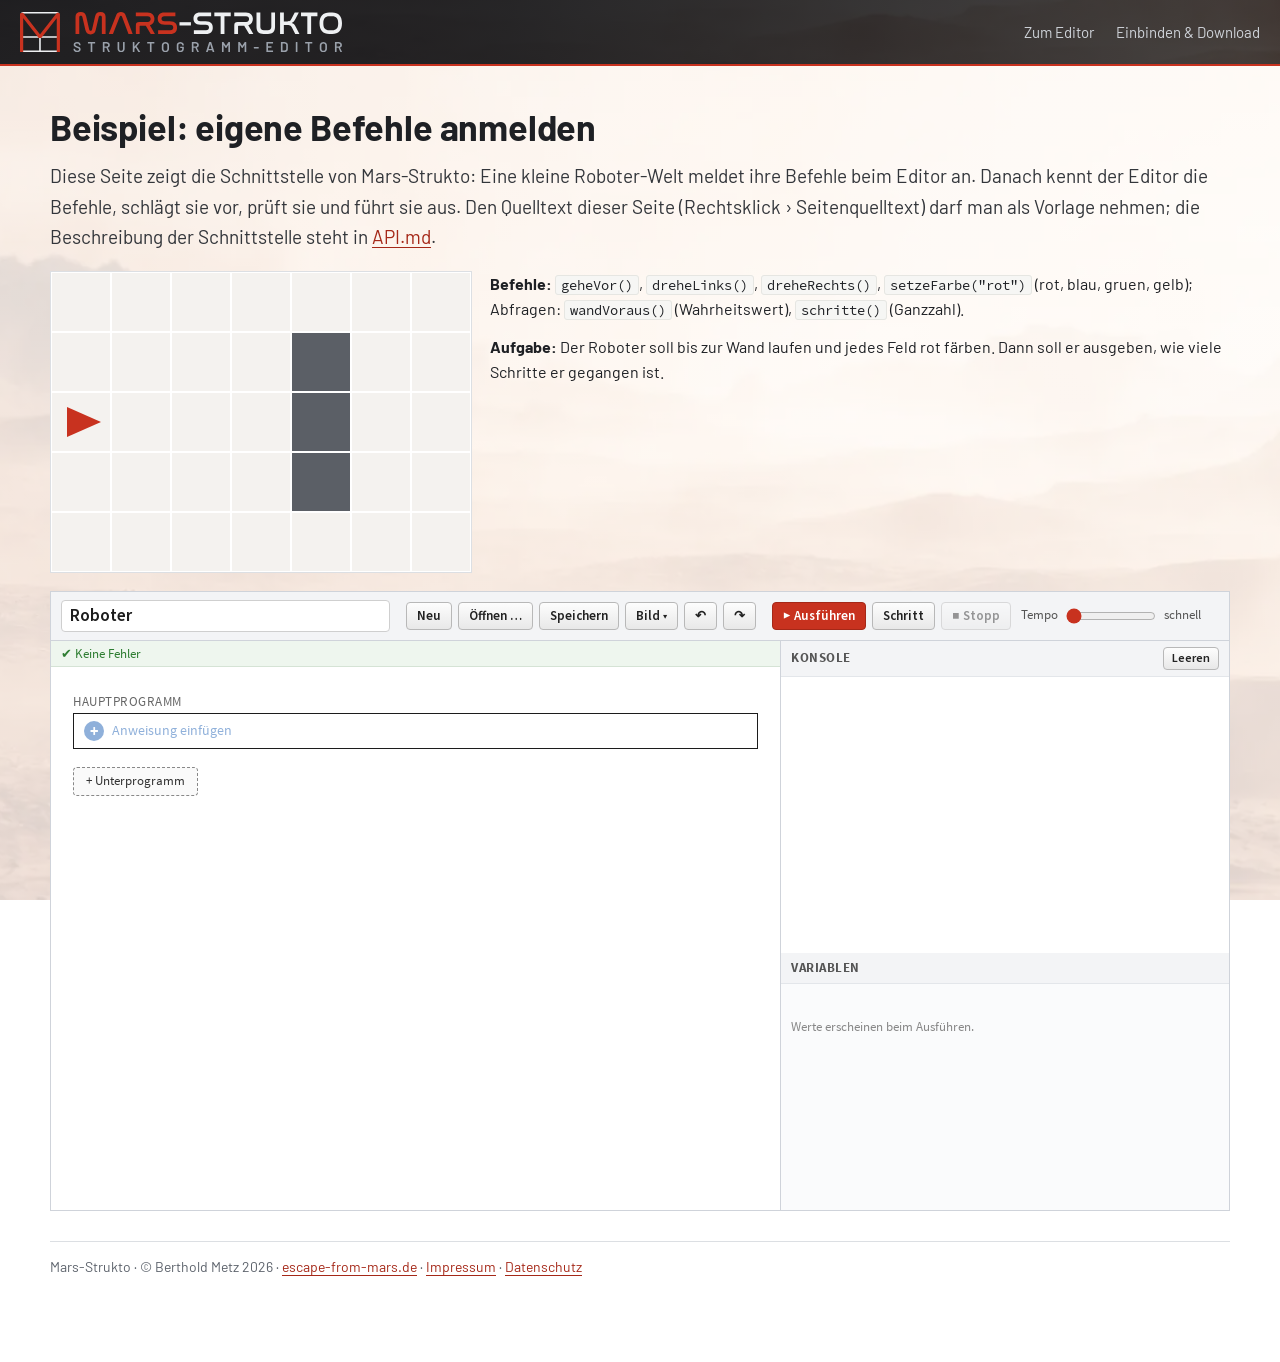
==== beispiel-roboter.html @ dd48b689 "Mars-Strukto 1.0 Struktogramm-Editor aus Escape from Mars als eigenständiges Paket: Standalone, Einb" ====
<!doctype html>
<html lang="de">
<head>
<meta charset="utf-8">
<meta name="viewport" content="width=device-width, initial-scale=1">
<title>Mars-Strukto – Beispiel: eigene Befehle (Roboter)</title>
<link rel="icon" href="img/symbol.svg" type="image/svg+xml">
<link rel="stylesheet" href="css/seite.css">
<style>
  .welt-zeile { display: flex; flex-wrap: wrap; gap: 18px; align-items: flex-start; margin: 18px 0; }
  #welt { background: #fff; border: 1px solid var(--linie); max-width: 100%; height: auto; }
  .welt-text { flex: 1 1 260px; font-size: 16px; }
  .ms-text .mars-strukto { height: 620px; margin: 10px 0 30px; }
  .ms-text main.breit { max-width: 1180px; }
</style>
</head>
<body class="ms-text">
<header class="ms-kopf">
  <a class="ms-logo" href="index.html"><img src="img/logo.svg" width="322" height="40" alt="Mars-Strukto – Struktogramm-Editor"></a>
  <nav>
    <a href="index.html">Zum Editor</a>
    <a href="einbinden.html">Einbinden &amp; Download</a>
  </nav>
</header>
<main class="breit">
<h1>Beispiel: eigene Befehle anmelden</h1>
<p class="ms-einleitung">Diese Seite zeigt die Schnittstelle von Mars-Strukto: Eine kleine Roboter-Welt meldet ihre Befehle beim Editor an. Danach kennt der Editor die Befehle, schlägt sie vor, prüft sie und führt sie aus. Den Quelltext dieser Seite (Rechtsklick › Seitenquelltext) darf man als Vorlage nehmen; die Beschreibung der Schnittstelle steht in <a href="API.md">API.md</a>.</p>
<div class="welt-zeile">
  <canvas id="welt" width="420" height="300" aria-label="Roboter-Welt"></canvas>
  <div class="welt-text">
    <p><b>Befehle:</b> <code>geheVor()</code>, <code>dreheLinks()</code>, <code>dreheRechts()</code>, <code>setzeFarbe("rot")</code> (rot, blau, gruen, gelb); Abfragen: <code>wandVoraus()</code> (Wahrheitswert), <code>schritte()</code> (Ganzzahl).</p>
    <p><b>Aufgabe:</b> Der Roboter soll bis zur Wand laufen und jedes Feld rot färben. Dann soll er ausgeben, wie viele Schritte er gegangen ist.</p>
  </div>
</div>
<script src="mars-strukto.js"></script>
<div class="mars-strukto" data-speichern="mars-strukto-beispiel-roboter" data-name="Roboter"></div>
<script>
  // ---------------- Die Welt: 7 × 5 Felder, Wände am Rand und eine Mauer innen
  var SPALTEN = 7, ZEILEN = 5, FELD = 60;
  var MAUERN = { '4,1': true, '4,2': true, '4,3': true };
  var FARBEN = { rot: '#d9534f', blau: '#4a7bd0', gruen: '#4caf6a', gelb: '#e8c33a' };
  var welt;
  function neueWelt() { welt = { x: 0, y: 2, richtung: 0, farben: {}, schritte: 0 }; zeichnen(); } // richtung: 0 Osten, 1 Süden, 2 Westen, 3 Norden
  function vorne() { var d = [[1, 0], [0, 1], [-1, 0], [0, -1]][welt.richtung]; return { x: welt.x + d[0], y: welt.y + d[1] }; }
  function istWand(f) { return f.x < 0 || f.y < 0 || f.x >= SPALTEN || f.y >= ZEILEN || MAUERN[f.x + ',' + f.y]; }
  function zeichnen() {
    var g = document.getElementById('welt').getContext('2d');
    g.clearRect(0, 0, 420, 300);
    for (var y = 0; y < ZEILEN; y++) for (var x = 0; x < SPALTEN; x++) {
      g.fillStyle = MAUERN[x + ',' + y] ? '#5b5f66' : (FARBEN[welt.farben[x + ',' + y]] || '#f4f2ef');
      g.fillRect(x * FELD + 1, y * FELD + 1, FELD - 2, FELD - 2);
    }
    // Roboter als Dreieck in Blickrichtung
    var cx = welt.x * FELD + FELD / 2, cy = welt.y * FELD + FELD / 2;
    g.save(); g.translate(cx, cy); g.rotate(welt.richtung * Math.PI / 2);
    g.beginPath(); g.moveTo(20, 0); g.lineTo(-14, -15); g.lineTo(-14, 15); g.closePath();
    g.fillStyle = '#c8321f'; g.fill(); g.restore();
  }
  function warte(ms) { return new Promise(function (r) { setTimeout(r, ms); }); }

  // ---------------- Befehle bei Mars-Strukto anmelden (geht sofort nach der Skriptzeile oben)
  MarsStrukto.befehle([
    { name: 'geheVor', text: 'Der Roboter geht ein Feld vor.', gruppe: 'Roboter',
      ausfuehren: async function () {
        var f = vorne();
        if (istWand(f)) throw new Error('Der Roboter stößt an eine Wand.');
        welt.x = f.x; welt.y = f.y; welt.schritte++; zeichnen(); await warte(250);
      } },
    { name: 'dreheLinks', text: 'Der Roboter dreht sich um 90° nach links.', gruppe: 'Roboter',
      ausfuehren: async function () { welt.richtung = (welt.richtung + 3) % 4; zeichnen(); await warte(150); } },
    { name: 'dreheRechts', text: 'Der Roboter dreht sich um 90° nach rechts.', gruppe: 'Roboter',
      ausfuehren: async function () { welt.richtung = (welt.richtung + 1) % 4; zeichnen(); await warte(150); } },
    { name: 'setzeFarbe', parameter: [['farbe', 'Zeichenkette']], text: 'Färbt das Feld unter dem Roboter: rot, blau, gruen oder gelb.', gruppe: 'Roboter',
      ausfuehren: async function (farbe) {
        if (!FARBEN[farbe]) throw new Error('Diese Farbe gibt es nicht: ' + farbe);
        welt.farben[welt.x + ',' + welt.y] = farbe; zeichnen(); await warte(100);
      } },
    { name: 'wandVoraus', rueckgabe: 'Wahrheitswert', text: 'wahr, wenn vor dem Roboter eine Wand ist.', gruppe: 'Roboter fragen',
      ausfuehren: function () { return istWand(vorne()); } },
    { name: 'schritte', rueckgabe: 'Ganzzahl', text: 'Wie viele Felder der Roboter schon gegangen ist.', gruppe: 'Roboter fragen',
      ausfuehren: function () { return welt.schritte; } }
  ]);
  // Bei jedem Start beginnt der Roboter von vorn
  MarsStrukto.beimStart(function () { neueWelt(); });
  neueWelt();
</script>
<p class="ms-fuss">Mars-Strukto · © Berthold Metz 2026 · <a href="https://escape-from-mars.de/">escape-from-mars.de</a> · <a href="https://informatik-bg.de/impressum" target="_blank" rel="noopener">Impressum</a> · <a href="https://informatik-bg.de/datenschutz" target="_blank" rel="noopener">Datenschutz</a></p>
</main>
</body>
</html>
---- css/seite.css ----
/* Mars-Strukto: Aussehen der eigenen Seiten (index.html, einbinden.html) – nicht des eingebauten Editors.
   Schriften liegen im Ordner fonts/ und kommen vom selben Server wie die Seite (keine Verbindung zu Google o. ä.):
   Barlow (SIL Open Font License 1.1, fonts/OFL-Barlow.txt). Der Schriftzug ist eine feste Grafik (img/logo.svg, Nasalization als Umrisse –
   als Webfont erlaubt die Lizenz von Nasalization sie nicht). Hintergrund: img/mars-oberflaeche-1600.webp, stark aufgehellt bzw. abgedunkelt. */
@font-face { font-family: 'Barlow'; src: url('../fonts/barlow-latin-400-normal.woff2') format('woff2'); font-weight: 400; font-style: normal; font-display: swap; }
@font-face { font-family: 'Barlow'; src: url('../fonts/barlow-latin-400-italic.woff2') format('woff2'); font-weight: 400; font-style: italic; font-display: swap; }
@font-face { font-family: 'Barlow'; src: url('../fonts/barlow-latin-600-normal.woff2') format('woff2'); font-weight: 600; font-style: normal; font-display: swap; }
@font-face { font-family: 'Barlow'; src: url('../fonts/barlow-latin-700-normal.woff2') format('woff2'); font-weight: 700; font-style: normal; font-display: swap; }

:root {
  --marsrot: #c8321f;        /* Marsrot: Schriftzug, Knöpfe, Links */
  --marsrot-dunkel: #a52818; /* Links und Hover auf Weiß */
  --nacht: #17191d;          /* Kopfleiste */
  --text: #1e2024;
  --grau: #5d636c;
  --linie: #dcdfe3;
  --flaeche: #f6f6f4;
}

/* ---------------- Kopfleiste mit Schriftzug */
.ms-kopf { display: flex; align-items: center; flex-wrap: wrap; gap: 8px 28px; padding: 12px 20px; background: linear-gradient(90deg, rgba(23,25,29,.95) 0%, rgba(23,25,29,.93) 40%, rgba(23,25,29,.78) 100%), url('../img/mars-oberflaeche-1600.webp') center 58% / cover, var(--nacht); color: #fff; border-bottom: 2px solid var(--marsrot); font-family: 'Barlow', 'Source Sans Pro', 'Mars Sans', sans-serif; }
.ms-logo { display: block; line-height: 0; }
.ms-logo img { display: block; height: 40px; width: auto; }
@media (max-width: 420px) { .ms-logo img { height: 34px; } }
.ms-kopf nav { margin-left: auto; display: flex; flex-wrap: wrap; align-items: center; gap: 4px 22px; font-size: 15px; }
.ms-kopf nav a { color: #cfd3d9; text-decoration: none; padding: 3px 0; border-bottom: 1px solid transparent; }
.ms-kopf nav a:hover { color: #fff; border-bottom-color: var(--marsrot); }
.ms-kopf nav a.ms-aktiv { color: #fff; font-weight: 600; }
.ms-kopf .ms-version { color: #9aa1ab; font-size: 13px; }
@media (max-width: 760px) { .ms-kopf { padding: 10px 14px; } .ms-kopf nav { margin-left: 0; gap: 2px 16px; font-size: 14px; } }

/* ---------------- Editorseite */
body.ms-editorseite { margin: 0; height: 100vh; display: flex; flex-direction: column; background: linear-gradient(rgba(234,229,224,.6), rgba(234,229,224,.6)), url('../img/mars-oberflaeche-1600.webp') center 70% / cover fixed, #eae5e0; color: var(--text); font-family: 'Barlow', 'Source Sans Pro', 'Mars Sans', sans-serif; }
.ms-editorseite .mars-strukto { flex: 1; height: auto; min-height: 0; margin: 14px 20px 20px; }
@media (max-width: 760px) { body.ms-editorseite { height: auto; } .ms-editorseite .mars-strukto { margin: 10px; } }

/* ---------------- Textseite (einbinden.html) */
body.ms-text { margin: 0; background: linear-gradient(rgba(255,255,255,.74), rgba(255,255,255,.74)), url('../img/mars-oberflaeche-1600.webp') center 65% / cover fixed, #fff; color: var(--text); font: 17px/1.6 'Barlow', 'Source Sans Pro', 'Mars Sans', Helvetica, Arial, sans-serif; }
.ms-text main { max-width: 780px; margin: 0 auto; padding: 40px 20px 72px; }
.ms-text h1 { font-weight: 700; font-size: 36px; line-height: 1.15; letter-spacing: -.005em; margin: 0 0 14px; }
.ms-text h2 { font-size: 23px; font-weight: 700; margin: 52px 0 10px; }
.ms-text h3 { font-size: 18px; font-weight: 600; margin: 30px 0 6px; }
.ms-text p, .ms-text li { margin: 0 0 12px; }
.ms-text ul { padding-left: 1.2em; }
.ms-text a { color: var(--marsrot-dunkel); text-decoration: underline; text-decoration-thickness: 1px; text-underline-offset: 3px; }
.ms-text a:hover { color: var(--marsrot); text-decoration-thickness: 2px; }
.ms-text .ms-einleitung { font-size: 19px; color: #33363b; }
.ms-text code { font-family: 'Source Code Pro', 'Mars Code', Menlo, Consolas, monospace; font-size: .86em; background: var(--flaeche); border: 1px solid #e6e6e2; padding: 0 5px; border-radius: 3px; }
.ms-text pre:not(.sga-aus) { margin: 10px 0 18px; padding: 14px 16px; background: var(--flaeche); border: 1px solid var(--linie); border-radius: 4px; overflow-x: auto; font: 14px/1.55 'Source Code Pro', 'Mars Code', Menlo, Consolas, monospace; }
.ms-text pre code { background: none; border: 0; padding: 0; font-size: inherit; }
.ms-knoepfe { display: flex; flex-wrap: wrap; gap: 10px; margin: 22px 0 8px; }
.ms-knopf { display: inline-block; padding: 9px 20px; border-radius: 3px; font-weight: 600; text-decoration: none !important; border: 1px solid var(--marsrot); }
.ms-knopf.voll { background: var(--marsrot); color: #fff !important; }
.ms-knopf.voll:hover { background: var(--marsrot-dunkel); border-color: var(--marsrot-dunkel); }
.ms-knopf.rand { background: #fff; color: var(--marsrot-dunkel) !important; }
.ms-knopf.rand:hover { background: #fbf1ef; }
.ms-hinweis { color: var(--grau); }
.ms-hinweis b { color: var(--text); }
.ms-zitat { margin: 12px 0 18px; padding: 16px 20px; background: var(--flaeche); border: 1px solid var(--linie); border-radius: 4px; font-size: 16px; }
.ms-zitat p:last-child { margin-bottom: 0; }
.ms-text table { border-collapse: collapse; width: 100%; margin: 8px 0 16px; font-size: 16px; }
.ms-text th { text-align: left; font-weight: 600; font-size: 13px; letter-spacing: .06em; text-transform: uppercase; color: var(--grau); border-bottom: 1px solid var(--text); padding: 6px 16px 6px 0; }
.ms-text td { vertical-align: top; padding: 8px 16px 8px 0; border-bottom: 1px solid var(--linie); }
.ms-text td:first-child { white-space: nowrap; }
.ms-fuss { margin-top: 56px; padding-top: 14px; border-top: 1px solid var(--linie); color: var(--grau); font-size: 14px; }
@media (max-width: 760px) { .ms-text main { padding-top: 26px; } .ms-text h1 { font-size: 28px; } .ms-text td:first-child { white-space: normal; } }
/* Kopfleiste auf der Textseite: nicht wie Links im Text */
.ms-text .ms-kopf a { text-decoration: none; }
.ms-text .ms-logo { color: #fff; }
.ms-text .ms-kopf nav a { color: #cfd3d9; }
.ms-text .ms-kopf nav a:hover { color: #fff; }

/* Mars ganz leicht auch hinter dem Arbeitsplatz (26.10.2026, Guana: „dass man es kaum sieht“) – nur auf der eigenen Editorseite */
.ms-editorseite .sga { background: linear-gradient(rgba(255,255,255,.76), rgba(255,255,255,.76)), url('../img/mars-oberflaeche-1600.webp') center 65% / cover fixed, #fff; }
.ms-editorseite .sga-editor.sg-editor, .ms-editorseite .sga-editor .sg-doc, .ms-editorseite .sga-rechts, .ms-editorseite .sga-aus, .ms-editorseite .sga-vars { background: transparent; }
.ms-editorseite .sga-leiste, .ms-editorseite .sga-kopf { background: rgba(243,244,246,.86); }

/* Fußzeile der Editorseite: Impressum und Datenschutz diskret ganz unten (26.10.2026) */
.ms-fusszeile { flex: none; margin: -12px 20px 8px; text-align: right; font-size: 12px; color: #8a8178; }
.ms-fusszeile a { color: #8a8178; text-decoration: none; }
.ms-fusszeile a:hover { color: var(--marsrot); text-decoration: underline; }
@media (max-width: 760px) { .ms-fusszeile { margin: 0 10px 10px; text-align: center; } }
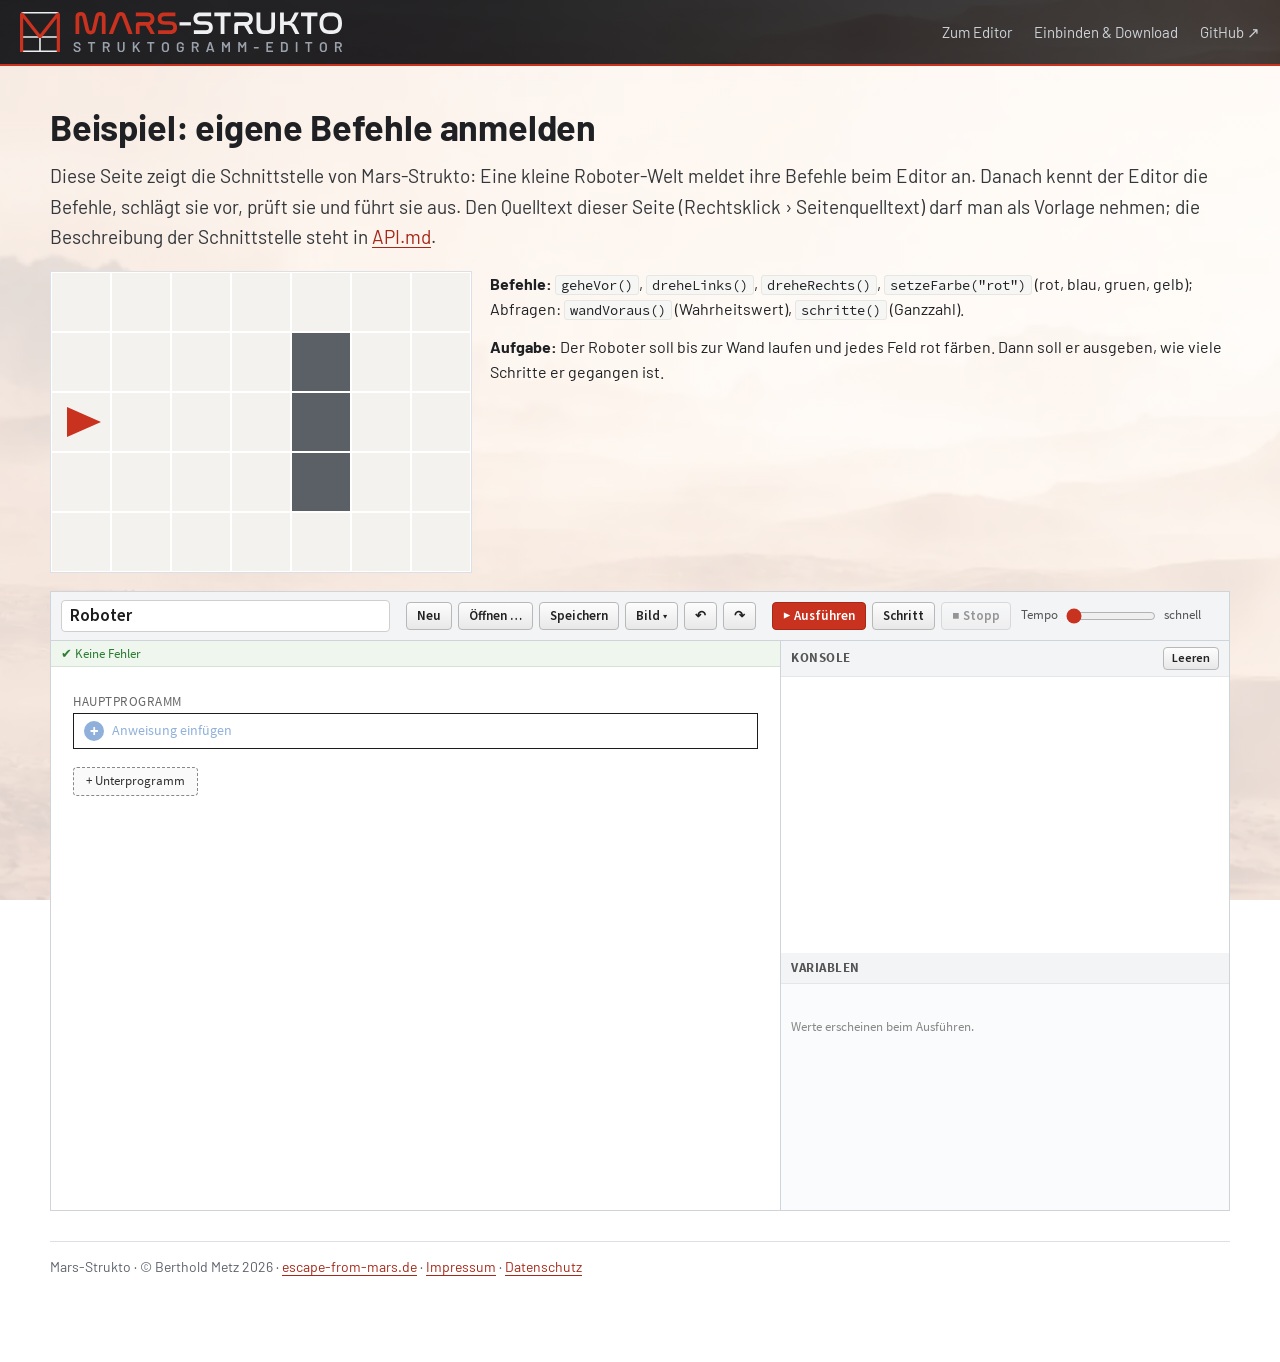
==== commit 55ae32a1: "Links zum Repository auf den Seiten und in LIESMICH.md Co-Authored-By: Claude Opus 5.5 <noreply@anth" ====
--- a/beispiel-roboter.html
+++ b/beispiel-roboter.html
@@ -20,6 +20,7 @@
   <nav>
     <a href="index.html">Zum Editor</a>
     <a href="einbinden.html">Einbinden &amp; Download</a>
+    <a href="https://github.com/bnetz/mars-strukto" target="_blank" rel="noopener">GitHub ↗</a>
   </nav>
 </header>
 <main class="breit">
